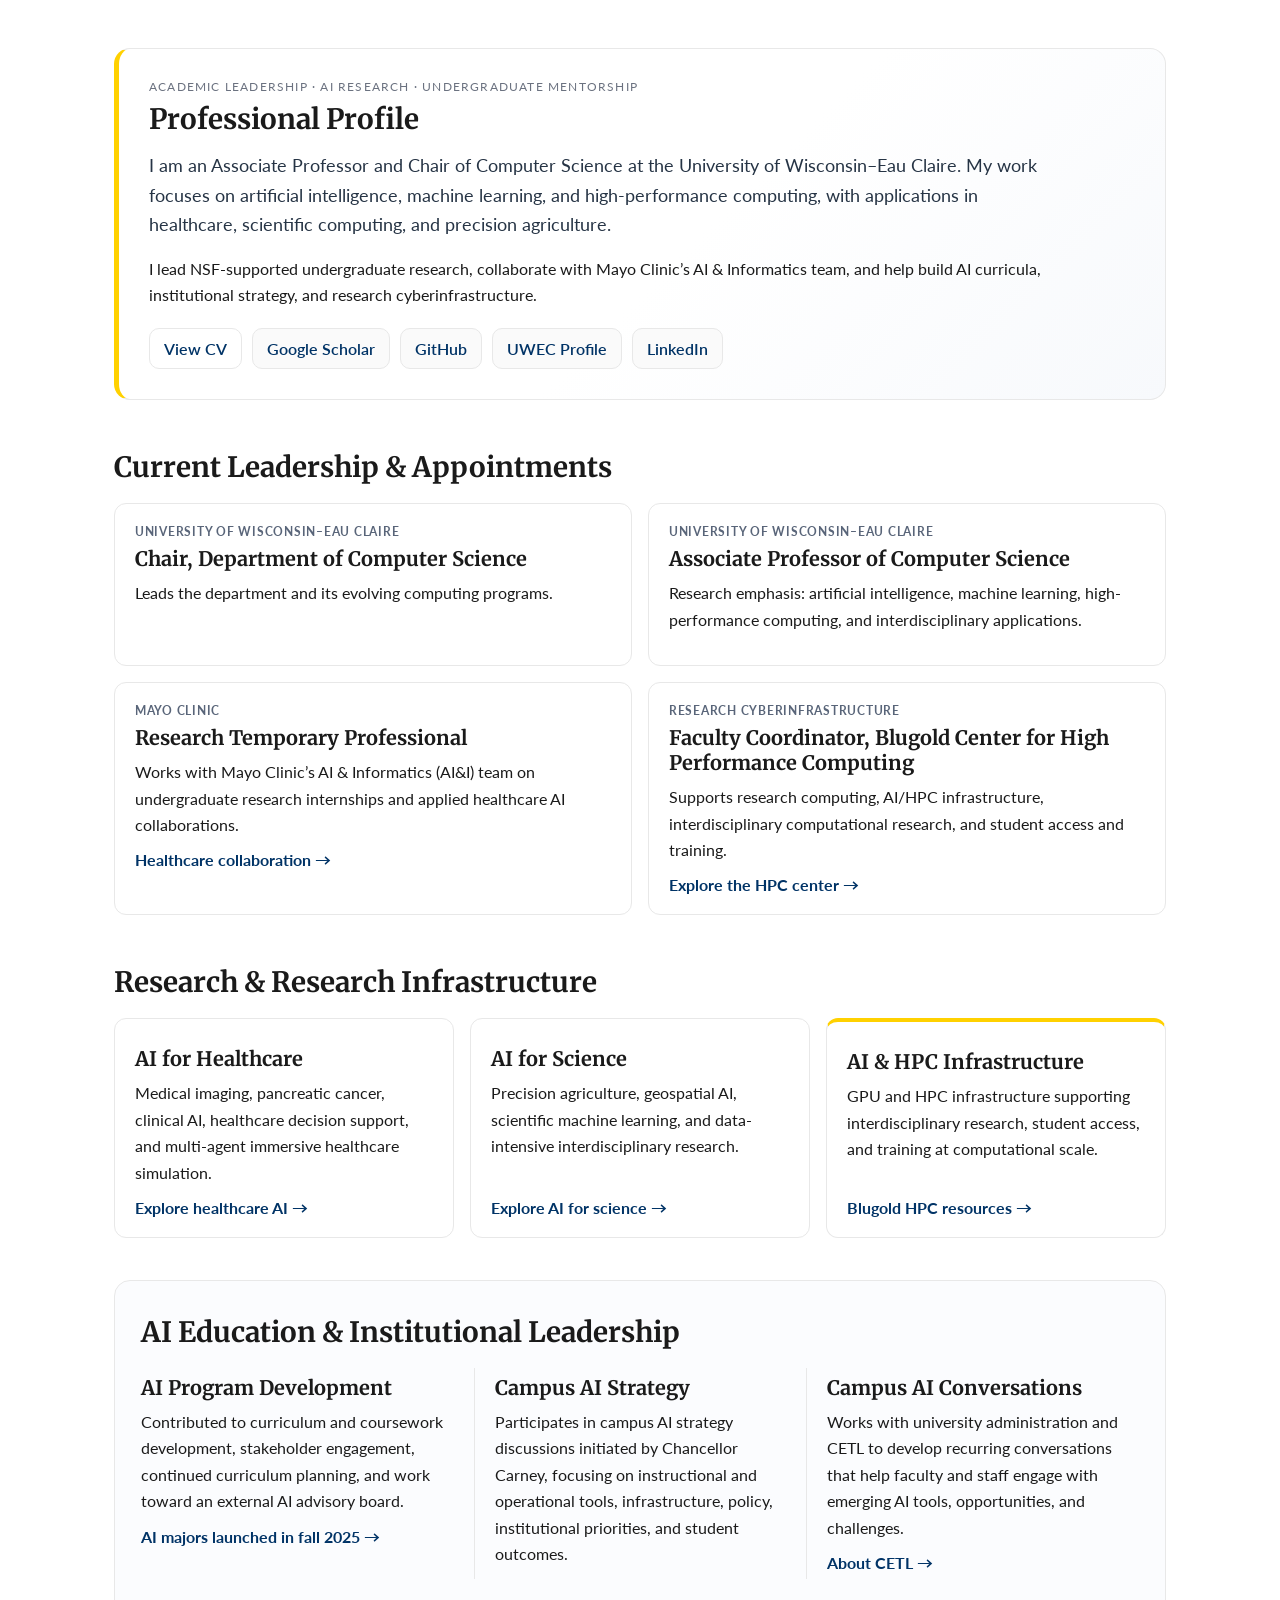
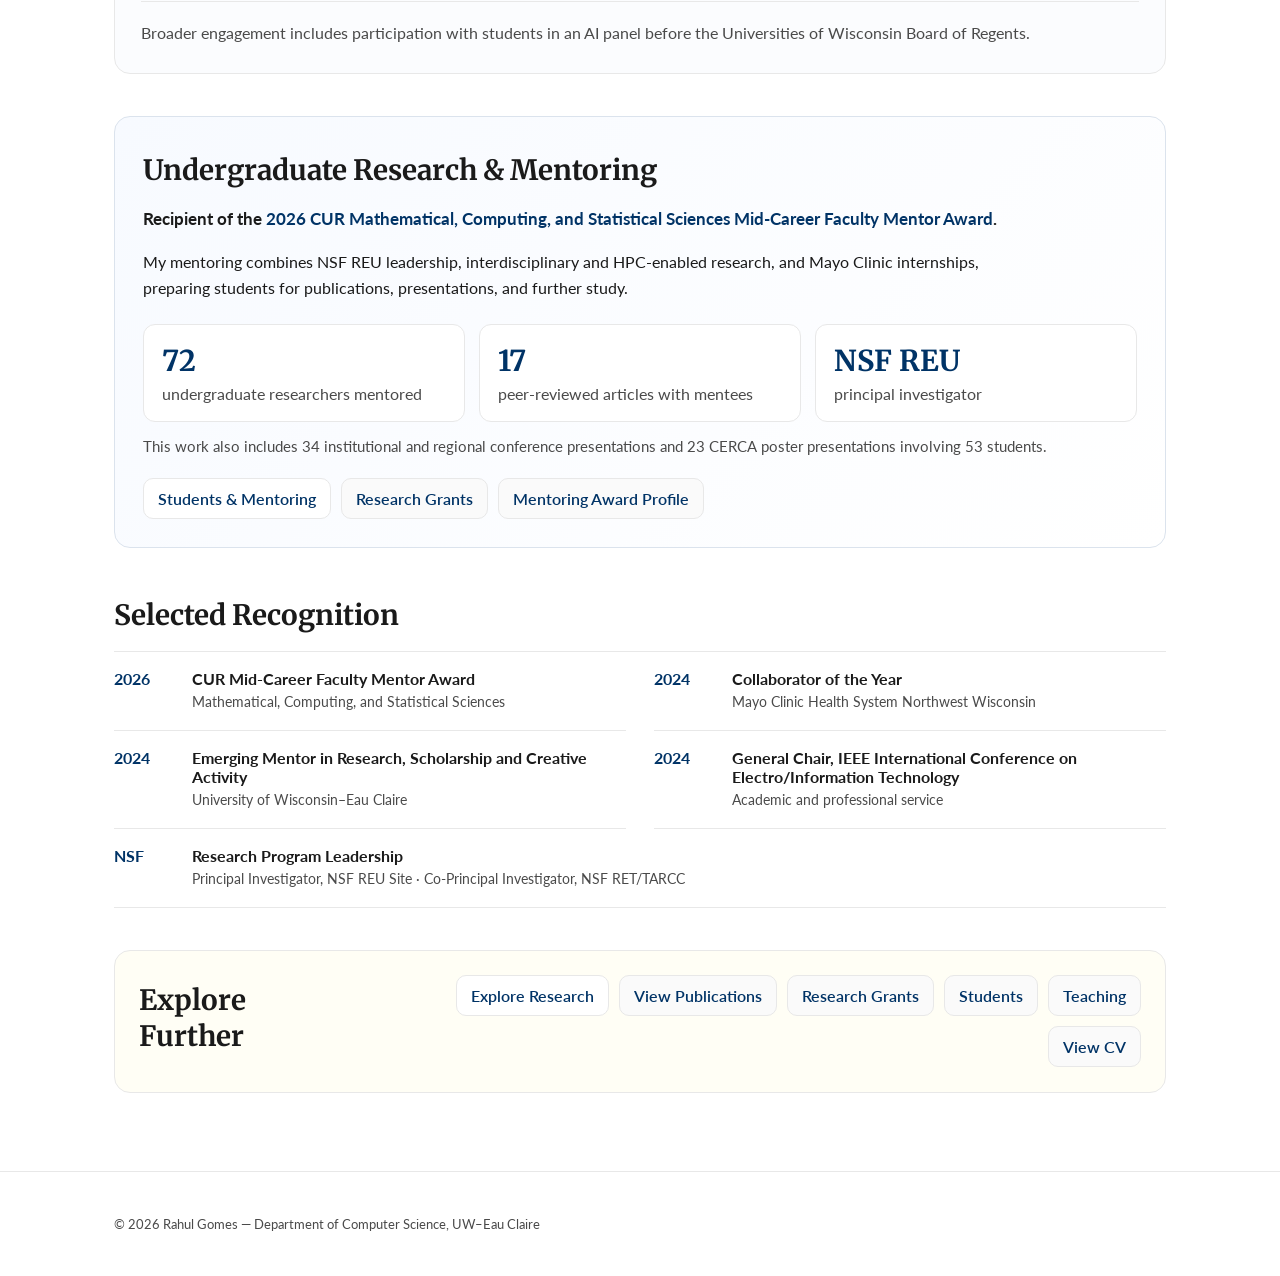
==== about.html @ 70de477c "Reorganize About page" ====
<!doctype html>
<html lang="en">
<head>
  <meta charset="utf-8" />
  <meta name="viewport" content="width=device-width, initial-scale=1" />
  <title>About — Rahul Gomes</title>
  <link rel="stylesheet" href="assets/style.css" />
  <link rel="preconnect" href="https://fonts.googleapis.com">
  <link rel="preconnect" href="https://fonts.gstatic.com" crossorigin>
  <link href="https://fonts.googleapis.com/css2?family=Lato:wght@300;400;700&amp;family=Merriweather:wght@400;700&amp;display=swap" rel="stylesheet">
</head>
<body class="about-page">
  
<div id="site-header"></div>

<main>
  <div class="container about-container">
    <section class="about-profile" aria-labelledby="professional-profile-title">
      <div class="kicker">Academic leadership · AI research · Undergraduate mentorship</div>
      <h2 id="professional-profile-title">Professional Profile</h2>
      <p class="about-lead">
        I am an Associate Professor and Chair of Computer Science at the University of Wisconsin–Eau Claire. My work focuses on artificial intelligence, machine learning, and high-performance computing, with applications in healthcare, scientific computing, and precision agriculture.
      </p>
      <p>
        I lead NSF-supported undergraduate research, collaborate with Mayo Clinic’s AI &amp; Informatics team, and help build AI curricula, institutional strategy, and research cyberinfrastructure.
      </p>
      <div class="about-link-row" aria-label="Professional profiles">
        <a class="btn" href="cv.html">View CV</a>
        <a class="btn ghost" href="https://scholar.google.com/citations?user=s2LUBTQAAAAJ&amp;hl=en" target="_blank" rel="noopener">Google Scholar</a>
        <a class="btn ghost" href="https://github.com/gomes-computational-lab" target="_blank" rel="noopener">GitHub</a>
        <a class="btn ghost" href="https://www.uwec.edu/profiles/gomesr/" target="_blank" rel="noopener">UWEC Profile</a>
        <a class="btn ghost" href="https://www.linkedin.com/in/rahul-gomes/" target="_blank" rel="noopener">LinkedIn</a>
      </div>
    </section>

    <section class="about-section" aria-labelledby="appointments-title">
      <div class="about-section-heading">
        <h2 id="appointments-title">Current Leadership &amp; Appointments</h2>
      </div>
      <div class="about-role-grid">
        <article class="card about-role-card">
          <div class="about-card-kicker">University of Wisconsin–Eau Claire</div>
          <h3>Chair, Department of Computer Science</h3>
          <p>Leads the department and its evolving computing programs.</p>
        </article>
        <article class="card about-role-card">
          <div class="about-card-kicker">University of Wisconsin–Eau Claire</div>
          <h3>Associate Professor of Computer Science</h3>
          <p>Research emphasis: artificial intelligence, machine learning, high-performance computing, and interdisciplinary applications.</p>
        </article>
        <article class="card about-role-card">
          <div class="about-card-kicker">Mayo Clinic</div>
          <h3>Research Temporary Professional</h3>
          <p>Works with Mayo Clinic’s AI &amp; Informatics (AI&amp;I) team on undergraduate research internships and applied healthcare AI collaborations.</p>
          <a class="about-text-link" href="https://www.uwec.edu/stories/blugold-published-national-journal-continues-improve-patient-care" target="_blank" rel="noopener">Healthcare collaboration →</a>
        </article>
        <article class="card about-role-card">
          <div class="about-card-kicker">Research cyberinfrastructure</div>
          <h3>Faculty Coordinator, Blugold Center for High Performance Computing</h3>
          <p>Supports research computing, AI/HPC infrastructure, interdisciplinary computational research, and student access and training.</p>
          <a class="about-text-link" href="https://www.uwec.edu/offices-services/blugold-center-high-performance-computing" target="_blank" rel="noopener">Explore the HPC center →</a>
        </article>
      </div>
    </section>

    <section class="about-section" aria-labelledby="research-infrastructure-title">
      <div class="about-section-heading">
        <h2 id="research-infrastructure-title">Research &amp; Research Infrastructure</h2>
      </div>
      <div class="about-theme-grid">
        <article class="card about-theme-card">
          <h3>AI for Healthcare</h3>
          <p>Medical imaging, pancreatic cancer, clinical AI, healthcare decision support, and multi-agent immersive healthcare simulation.</p>
          <a class="about-text-link" href="research.html">Explore healthcare AI →</a>
        </article>
        <article class="card about-theme-card">
          <h3>AI for Science</h3>
          <p>Precision agriculture, geospatial AI, scientific machine learning, and data-intensive interdisciplinary research.</p>
          <a class="about-text-link" href="research.html">Explore AI for science →</a>
        </article>
        <article class="card about-theme-card about-theme-card-accent">
          <h3>AI &amp; HPC Infrastructure</h3>
          <p>GPU and HPC infrastructure supporting interdisciplinary research, student access, and training at computational scale.</p>
          <a class="about-text-link" href="https://www.uwec.edu/offices-services/blugold-center-high-performance-computing" target="_blank" rel="noopener">Blugold HPC resources →</a>
        </article>
      </div>
    </section>

    <section class="about-section about-leadership-panel" aria-labelledby="ai-leadership-title">
      <div class="about-section-heading">
        <h2 id="ai-leadership-title">AI Education &amp; Institutional Leadership</h2>
      </div>
      <div class="about-leadership-grid">
        <article>
          <h3>AI Program Development</h3>
          <p>Contributed to curriculum and coursework development, stakeholder engagement, continued curriculum planning, and work toward an external AI advisory board.</p>
          <a class="about-text-link" href="https://www.uwec.edu/stories/uwec-will-offer-ai-majors-starting-fall-2025" target="_blank" rel="noopener">AI majors launched in fall 2025 →</a>
        </article>
        <article>
          <h3>Campus AI Strategy</h3>
          <p>Participates in campus AI strategy discussions initiated by Chancellor Carney, focusing on instructional and operational tools, infrastructure, policy, institutional priorities, and student outcomes.</p>
        </article>
        <article>
          <h3>Campus AI Conversations</h3>
          <p>Works with university administration and CETL to develop recurring conversations that help faculty and staff engage with emerging AI tools, opportunities, and challenges.</p>
          <a class="about-text-link" href="https://www.uwec.edu/offices-services/center-excellence-teaching-and-learning" target="_blank" rel="noopener">About CETL →</a>
        </article>
      </div>
      <p class="about-panel-note">Broader engagement includes participation with students in an AI panel before the Universities of Wisconsin Board of Regents.</p>
    </section>

    <section class="about-section about-mentoring" aria-labelledby="mentoring-title">
      <div class="about-mentoring-copy">
        <h2 id="mentoring-title">Undergraduate Research &amp; Mentoring</h2>
        <p class="about-award-line">Recipient of the <a href="https://www.cur.org/membership-community/divisions/mathematical-computing-statistical-sciences-division/divisions-mathematical-computing-statistical-sciences-mentor-award/" target="_blank" rel="noopener">2026 CUR Mathematical, Computing, and Statistical Sciences Mid-Career Faculty Mentor Award</a>.</p>
        <p>My mentoring combines NSF REU leadership, interdisciplinary and HPC-enabled research, and Mayo Clinic internships, preparing students for publications, presentations, and further study.</p>
      </div>
      <div class="about-metrics" aria-label="Undergraduate mentoring highlights">
        <div class="about-metric">
          <strong>72</strong>
          <span>undergraduate researchers mentored</span>
        </div>
        <div class="about-metric">
          <strong>17</strong>
          <span>peer-reviewed articles with mentees</span>
        </div>
        <div class="about-metric">
          <strong>NSF REU</strong>
          <span>principal investigator</span>
        </div>
      </div>
      <p class="about-metric-context">This work also includes 34 institutional and regional conference presentations and 23 CERCA poster presentations involving 53 students.</p>
      <div class="about-link-row">
        <a class="btn" href="students.html">Students &amp; Mentoring</a>
        <a class="btn ghost" href="grants.html">Research Grants</a>
        <a class="btn ghost" href="https://www.uwec.edu/stories/mentoring-record-brings-national-award-uw-eau-claires-dr-rahul-gomes" target="_blank" rel="noopener">Mentoring Award Profile</a>
      </div>
    </section>

    <section class="about-section" aria-labelledby="recognition-title">
      <div class="about-section-heading">
        <h2 id="recognition-title">Selected Recognition</h2>
      </div>
      <div class="about-recognition-list">
        <div class="about-recognition-item">
          <span class="about-recognition-year">2026</span>
          <div><strong>CUR Mid-Career Faculty Mentor Award</strong><span>Mathematical, Computing, and Statistical Sciences</span></div>
        </div>
        <div class="about-recognition-item">
          <span class="about-recognition-year">2024</span>
          <div><strong>Collaborator of the Year</strong><span>Mayo Clinic Health System Northwest Wisconsin</span></div>
        </div>
        <div class="about-recognition-item">
          <span class="about-recognition-year">2024</span>
          <div><strong>Emerging Mentor in Research, Scholarship and Creative Activity</strong><span>University of Wisconsin–Eau Claire</span></div>
        </div>
        <div class="about-recognition-item">
          <span class="about-recognition-year">2024</span>
          <div><strong>General Chair, IEEE International Conference on Electro/Information Technology</strong><span>Academic and professional service</span></div>
        </div>
        <div class="about-recognition-item about-recognition-wide">
          <span class="about-recognition-year">NSF</span>
          <div><strong>Research Program Leadership</strong><span>Principal Investigator, NSF REU Site · Co-Principal Investigator, NSF RET/TARCC</span></div>
        </div>
      </div>
    </section>

    <nav class="about-deeper-links" aria-label="Explore Rahul Gomes's work">
      <div>
        <h2>Explore Further</h2>
      </div>
      <div class="about-link-row">
        <a class="btn" href="research.html">Explore Research</a>
        <a class="btn ghost" href="publications.html">View Publications</a>
        <a class="btn ghost" href="grants.html">Research Grants</a>
        <a class="btn ghost" href="students.html">Students</a>
        <a class="btn ghost" href="teaching.html">Teaching</a>
        <a class="btn ghost" href="cv.html">View CV</a>
      </div>
    </nav>
  </div>
</main>
  
<footer class="footer">
  <div class="container">
    © <span id="year"></span> Rahul Gomes — Department of Computer Science, UW–Eau Claire
  </div>
</footer>
<script>
  document.getElementById('year').textContent = new Date().getFullYear();
</script>
<script src="assets/include-header.js" defer></script>
<script src="assets/script.js" defer></script>
</body>
</html>
---- assets/style.css ----
:root{
  --bg:#ffffff;
  --text:#1a1a1a;
  --muted:#4a4a4a;
  --link:#003366; /* UWEC blue-ish */
  --accent:#FFD100; /* UWEC gold */
  --border:#e8e8e8;
  --max:1100px;
  --serif: 'Merriweather', Georgia, 'Times New Roman', serif;
  --sans: 'Lato', -apple-system, BlinkMacSystemFont, 'Segoe UI', Roboto, Helvetica, Arial, sans-serif;
}
*{box-sizing:border-box}
html,body{margin:0;padding:0;background:var(--bg);color:var(--text);font-family:var(--sans);}
a{color:var(--link);text-decoration:none}
a:hover{text-decoration:underline}
.container{max-width:var(--max);margin:0 auto;padding:24px}
.header{
  border-bottom:1px solid var(--border);
  background:linear-gradient(180deg,#fff, #fafafa);
}
.brand{display:flex; align-items:center; gap:14px;}
.brand .dot{width:14px;height:14px;border-radius:50%;background:var(--accent);}

.brand h1 {
  font-family: var(--serif);
  font-size: 2.2rem; /* Larger name */
  line-height: 1.2;
  margin: 0;
}
.brand .sub {
  color: var(--muted);
  font-size: 1.2rem; /* Larger subtitle */
  margin-top: 4px;
}

nav.site-nav{display:flex;gap:16px;flex-wrap:wrap}
nav.site-nav a {
  font-size: 1.0rem; /* Larger text */
  padding: 0.7rem 1.2rem; /* More clickable area */
}

.topbar{display:flex;justify-content:space-between; align-items:center; gap:16px}
.icon-links{display:flex;gap:10px; align-items:center}
.icon{display:inline-flex; align-items:center; justify-content:center; width:28px;height:28px; border-radius:6px; border:1px solid var(--border); background:#fff}
.icon svg{width:18px;height:18px}
main{padding:24px 0}
h2,h3,h4{font-family:var(--serif);margin-top:30px}
h2{font-size:28px} h3{font-size:20px} h4{font-size:16px}
.section{margin-top:16px}
.card{background:#fff;border:1px solid var(--border);border-radius:12px;padding:16px;margin-bottom:16px}
.grid{display:grid;grid-template-columns: repeat(12, 1fr); gap:16px}
.left{grid-column: span 4}
.right{grid-column: span 8}
@media (max-width: 900px){
  .left,.right{grid-column: span 12}
  .topbar{flex-direction:column; align-items:flex-start}
}
small.muted{color:var(--muted)}
footer.footer{border-top:1px solid var(--border);padding:20px 0;margin-top:30px;color:var(--muted); font-size:13px}
.searchbar{margin:10px 0; display:flex; gap:8px}
input[type="search"]{width:100%; padding:10px 12px; border:1px solid var(--border); border-radius:8px; font-size:14px}
.badge{display:inline-block; padding:3px 8px; border-radius:999px; border:1px solid var(--border); background:#fff; font-size:12px; color:#333}
.list{display:flex; flex-direction:column; gap:10px}
.citation{padding:10px; border:1px solid var(--border); border-radius:8px; background:#fff;}
.citation .meta{color:var(--muted); font-size:13px}
.table{width:100%; border-collapse:collapse}
.table th, .table td{border-bottom:1px solid var(--border); padding:10px; text-align:left; vertical-align:top}
.kicker{font-size:12px; letter-spacing:.1em; color:#6b7280; text-transform:uppercase}
.hero{padding:22px 18px; border:1px solid var(--border); border-radius:12px; background:#fff}
.update{padding:10px 12px; border:1px solid var(--border); border-radius:10px; background:#fff}
.tagbar{display:flex; gap:8px; flex-wrap:wrap}
blockquote{border-left:3px solid var(--accent); margin:0; padding:12px; background:#fffef5}

.brand .avatar {
  width: 100px; /* Bigger profile image */
  height: 100px;
  border-radius: 50%;
  object-fit: cover;
  border: 1px solid var(--border);
  background: #f2f2f2;
}
@media (max-width: 900px) {
  .brand .avatar {
    width: 80px;
    height: 80px;
  }
}



.projects-grid{
  display:grid;
  grid-template-columns:repeat(2, minmax(0,1fr));
  gap:18px;
}
@media (max-width:900px){
  .projects-grid{ grid-template-columns:1fr; }
}
.project-card{
  display:flex; flex-direction:column; gap:10px;
}
.project-card .thumb{
  width:100%; aspect-ratio: 16/9; overflow:hidden; border-radius:12px; border:1px solid var(--border);
  background:#f6f6f8;
}
.project-card .thumb img{
  width:100%; height:100%; object-fit:cover; display:block;
}
.project-meta{
  display:flex; flex-wrap:wrap; gap:8px; margin-top:6px;
}
.badge{
  display:inline-block; padding:2px 8px; border-radius:999px; font-size:12px; border:1px solid var(--border); background:#fafafa;
}
.project-card h3{ margin:6px 0 4px; }
.project-card .section-title{ font-weight:700; margin-top:6px; }


/* --- Landing hero --- */
.hero-landing{
  position:relative;
  border:1px solid var(--border);
  border-radius:16px;
  padding:28px;
  background:
    linear-gradient(180deg, rgba(255,255,255,.9), rgba(250,250,250,.9)),
    url('hero-bg.jpg');
  background-size:cover;
  background-position:center;
}
.hero-content{
  display:grid;
  grid-template-columns: 1.2fr .8fr;
  gap:24px;
  align-items:center;
}
.hero-landing h1{
  font-family:var(--serif);
  font-size:34px;
  line-height:1.2;
  margin:6px 0 12px;
}
.hero-landing .lead{
  font-size:16px;
  color:var(--muted);
  margin:0 0 14px;
}
.hero-cta{ display:flex; gap:10px; flex-wrap:wrap; margin:10px 0 4px; }
.btn{
  display:inline-block; padding:10px 14px; border-radius:10px;
  border:1px solid var(--border); background:#fff; font-weight:600;
  text-decoration:none; transition:transform .06s ease;
}
.btn:hover{ transform:translateY(-1px); text-decoration:none; }
.btn.ghost{ background:#fafafa; }
.quick-links{ list-style:none; padding:0; margin:14px 0 0; display:grid; gap:10px; }
.quick-links li{ background:#fff; border:1px solid var(--border); border-radius:12px; padding:10px 12px; }
.pill{
  display:inline-block; margin-right:8px; padding:2px 8px; border-radius:999px;
  font-size:12px; background:var(--accent); color:#111;
}
.hero-visual{
  margin:0; border-radius:12px; overflow:hidden; border:1px solid var(--border);
  background:#fff;
}
.hero-visual img{ display:block; width:100%; height:auto; }

@media (max-width: 900px){
  .hero-content{ grid-template-columns:1fr; }
  .hero-landing{ padding:20px; }
  .hero-landing h1{ font-size:28px; }
}

.media-grid{
  display:grid;
  grid-template-columns: repeat(2, minmax(0,1fr));
  gap:16px;
}
@media (max-width: 900px){
  .media-grid{ grid-template-columns: 1fr; }
}
.media-item{
  display:grid;
  grid-template-columns: 160px 1fr;
  gap:14px;
  align-items:start;
}
@media (max-width: 700px){
  .media-item{ grid-template-columns: 1fr; }
}
.media-item .thumb{
  width:100%;
  aspect-ratio: 16/9;
  border-radius:12px;
  border:1px solid var(--border);
  overflow:hidden;
  background:#f6f7fb;
}
.media-item .thumb img{
  width:100%; height:100%; object-fit:cover; display:block;
}
.thumb-placeholder{
  background: repeating-linear-gradient(
    45deg, #f4f4f8, #f4f4f8 10px, #ececf3 10px, #ececf3 20px
  );
}
.media-item .media-body h3{
  margin:0 0 6px;
  font-size:18px;
}
.media-item .media-body .small.muted{
  margin-bottom:8px;
}

/* Media layout: when no thumbnail, use single-column */
.media-item.no-thumb {
  grid-template-columns: 1fr;
}


/* Teaching cards grid: max 4 per row, responsive down to 1 */
.courses-grid{
  display:grid;
  grid-template-columns: repeat(4, minmax(0, 1fr));
  gap:16px;
}
@media (max-width: 1200px){
  .courses-grid{ grid-template-columns: repeat(3, minmax(0, 1fr)); }
}
@media (max-width: 900px){
  .courses-grid{ grid-template-columns: repeat(2, minmax(0, 1fr)); }
}
@media (max-width: 560px){
  .courses-grid{ grid-template-columns: 1fr; }
}

/* Course card layout */
.course-card{
  display:flex; flex-direction:column; gap:10px;
  overflow:hidden; /* keep inner content clipped */
}
.course-card .thumb{
  width:100%;
  aspect-ratio: 16 / 9;
  border-radius:12px;
  border:1px solid var(--border);
  overflow:hidden;
  background:#f6f6f8;
}
.course-card .thumb img{
  display:block; width:100%; height:100%; object-fit:cover;
}

/* Text safety: prevent long strings from blowing out layout */
.course-card h4, .course-card p, .course-card .small, .course-card .project-meta{
  overflow-wrap:anywhere; /* avoids horizontal scroll from long tokens */
}

.project-meta{
  display:flex; flex-wrap:wrap; gap:8px; margin-top:4px;
}
.badge{
  display:inline-block; padding:2px 8px; border-radius:999px;
  font-size:12px; border:1px solid var(--border); background:#fafafa;
  white-space:nowrap; /* nicer badges */
}

/* Ensure image icons fit like your old SVGs */
.icon img {
  width: 18px;
  height: 18px;
  display: block;
}

/* Highlight current page in nav */
.site-nav a.active {
  font-weight: 700;
  text-decoration: none;
  background: rgba(0,0,0,0.04);
  border-radius: 6px;
}

/* About page: leadership profile */
.about-page .about-container{
  display:flex;
  flex-direction:column;
  gap:42px;
}
.about-page p{
  line-height:1.65;
}
.about-page .about-profile{
  padding:30px;
  border:1px solid var(--border);
  border-left:5px solid var(--accent);
  border-radius:16px;
  background:linear-gradient(135deg,#fff 55%,#f7f9fc);
}
.about-page .about-profile h2,
.about-page .about-section-heading h2,
.about-page .about-mentoring h2,
.about-page .about-deeper-links h2{
  margin:7px 0 14px;
}
.about-page .about-lead{
  max-width:900px;
  margin:0 0 12px;
  color:#263445;
  font-size:1.12rem;
}
.about-page .about-profile > p:not(.about-lead){
  max-width:900px;
}
.about-page .about-link-row{
  display:flex;
  flex-wrap:wrap;
  gap:10px;
  margin-top:20px;
}
.about-page .about-section{
  margin:0;
}
.about-page .about-section-heading{
  max-width:780px;
  margin-bottom:18px;
}
.about-page .about-section-heading p{
  margin-bottom:0;
  color:var(--muted);
}
.about-page .about-role-grid{
  display:grid;
  grid-template-columns:repeat(2,minmax(0,1fr));
  gap:16px;
}
.about-page .about-role-card{
  margin:0;
  padding:20px;
}
.about-page .about-role-card h3,
.about-page .about-theme-card h3,
.about-page .about-leadership-grid h3{
  margin:7px 0 9px;
}
.about-page .about-card-kicker{
  color:#596579;
  font-size:.78rem;
  font-weight:700;
  letter-spacing:.06em;
  text-transform:uppercase;
}
.about-page .about-role-card p,
.about-page .about-theme-card p{
  margin:0 0 12px;
}
.about-page .about-text-link{
  display:inline-block;
  font-weight:700;
}
.about-page .about-theme-grid{
  display:grid;
  grid-template-columns:repeat(3,minmax(0,1fr));
  gap:16px;
}
.about-page .about-theme-card{
  display:flex;
  flex-direction:column;
  margin:0;
  padding:20px;
}
.about-page .about-theme-card .about-text-link{
  margin-top:auto;
}
.about-page .about-theme-card-accent{
  border-top:4px solid var(--accent);
}
.about-page .about-leadership-panel{
  padding:26px;
  border:1px solid var(--border);
  border-radius:16px;
  background:#fbfcfe;
}
.about-page .about-leadership-grid{
  display:grid;
  grid-template-columns:repeat(3,minmax(0,1fr));
  gap:0;
}
.about-page .about-leadership-grid article{
  padding:0 20px;
  border-left:1px solid var(--border);
}
.about-page .about-leadership-grid article:first-child{
  padding-left:0;
  border-left:0;
}
.about-page .about-leadership-grid article:last-child{
  padding-right:0;
}
.about-page .about-leadership-grid p{
  margin:0 0 12px;
}
.about-page .about-panel-note{
  margin:22px 0 0;
  padding-top:18px;
  border-top:1px solid var(--border);
  color:var(--muted);
}
.about-page .about-mentoring{
  padding:28px;
  border:1px solid #dbe3ed;
  border-radius:16px;
  background:linear-gradient(135deg,#f7faff,#fff);
}
.about-page .about-mentoring-copy{
  max-width:880px;
}
.about-page .about-award-line{
  font-size:1.05rem;
  font-weight:700;
}
.about-page .about-metrics{
  display:grid;
  grid-template-columns:repeat(3,minmax(0,1fr));
  gap:14px;
  margin:22px 0 12px;
}
.about-page .about-metric{
  padding:18px;
  border:1px solid var(--border);
  border-radius:12px;
  background:#fff;
}
.about-page .about-metric strong{
  display:block;
  margin-bottom:5px;
  color:var(--link);
  font-family:var(--serif);
  font-size:1.8rem;
}
.about-page .about-metric span{
  color:var(--muted);
}
.about-page .about-metric-context{
  margin:0;
  color:var(--muted);
  font-size:.92rem;
}
.about-page .about-recognition-list{
  display:grid;
  grid-template-columns:repeat(2,minmax(0,1fr));
  gap:0 28px;
  border-top:1px solid var(--border);
}
.about-page .about-recognition-item{
  display:grid;
  grid-template-columns:64px 1fr;
  gap:14px;
  padding:17px 0;
  border-bottom:1px solid var(--border);
}
.about-page .about-recognition-item div{
  display:flex;
  flex-direction:column;
  gap:4px;
}
.about-page .about-recognition-item div span{
  color:var(--muted);
  font-size:.9rem;
  line-height:1.45;
}
.about-page .about-recognition-year{
  color:var(--link);
  font-weight:700;
}
.about-page .about-recognition-wide{
  grid-column:1 / -1;
}
.about-page .about-deeper-links{
  display:flex;
  align-items:center;
  justify-content:space-between;
  gap:24px;
  padding:24px;
  border:1px solid var(--border);
  border-radius:16px;
  background:#fffef5;
}
.about-page .about-deeper-links .about-link-row{
  justify-content:flex-end;
  margin-top:0;
}
.about-page .btn:focus-visible,
.about-page .about-text-link:focus-visible{
  outline:3px solid var(--accent);
  outline-offset:3px;
}
@media (max-width:900px){
  .about-page .about-theme-grid,
  .about-page .about-leadership-grid{
    grid-template-columns:1fr;
  }
  .about-page .about-leadership-grid article{
    padding:18px 0;
    border-left:0;
    border-top:1px solid var(--border);
  }
  .about-page .about-leadership-grid article:first-child{
    padding-top:0;
    border-top:0;
  }
  .about-page .about-leadership-grid article:last-child{
    padding-bottom:0;
  }
  .about-page .about-deeper-links{
    align-items:flex-start;
    flex-direction:column;
  }
  .about-page .about-deeper-links .about-link-row{
    justify-content:flex-start;
  }
}
@media (max-width:680px){
  .about-page .about-container{
    gap:32px;
  }
  .about-page .about-profile,
  .about-page .about-leadership-panel,
  .about-page .about-mentoring{
    padding:20px;
  }
  .about-page .about-role-grid,
  .about-page .about-metrics,
  .about-page .about-recognition-list{
    grid-template-columns:1fr;
  }
  .about-page .about-recognition-wide{
    grid-column:auto;
  }
}
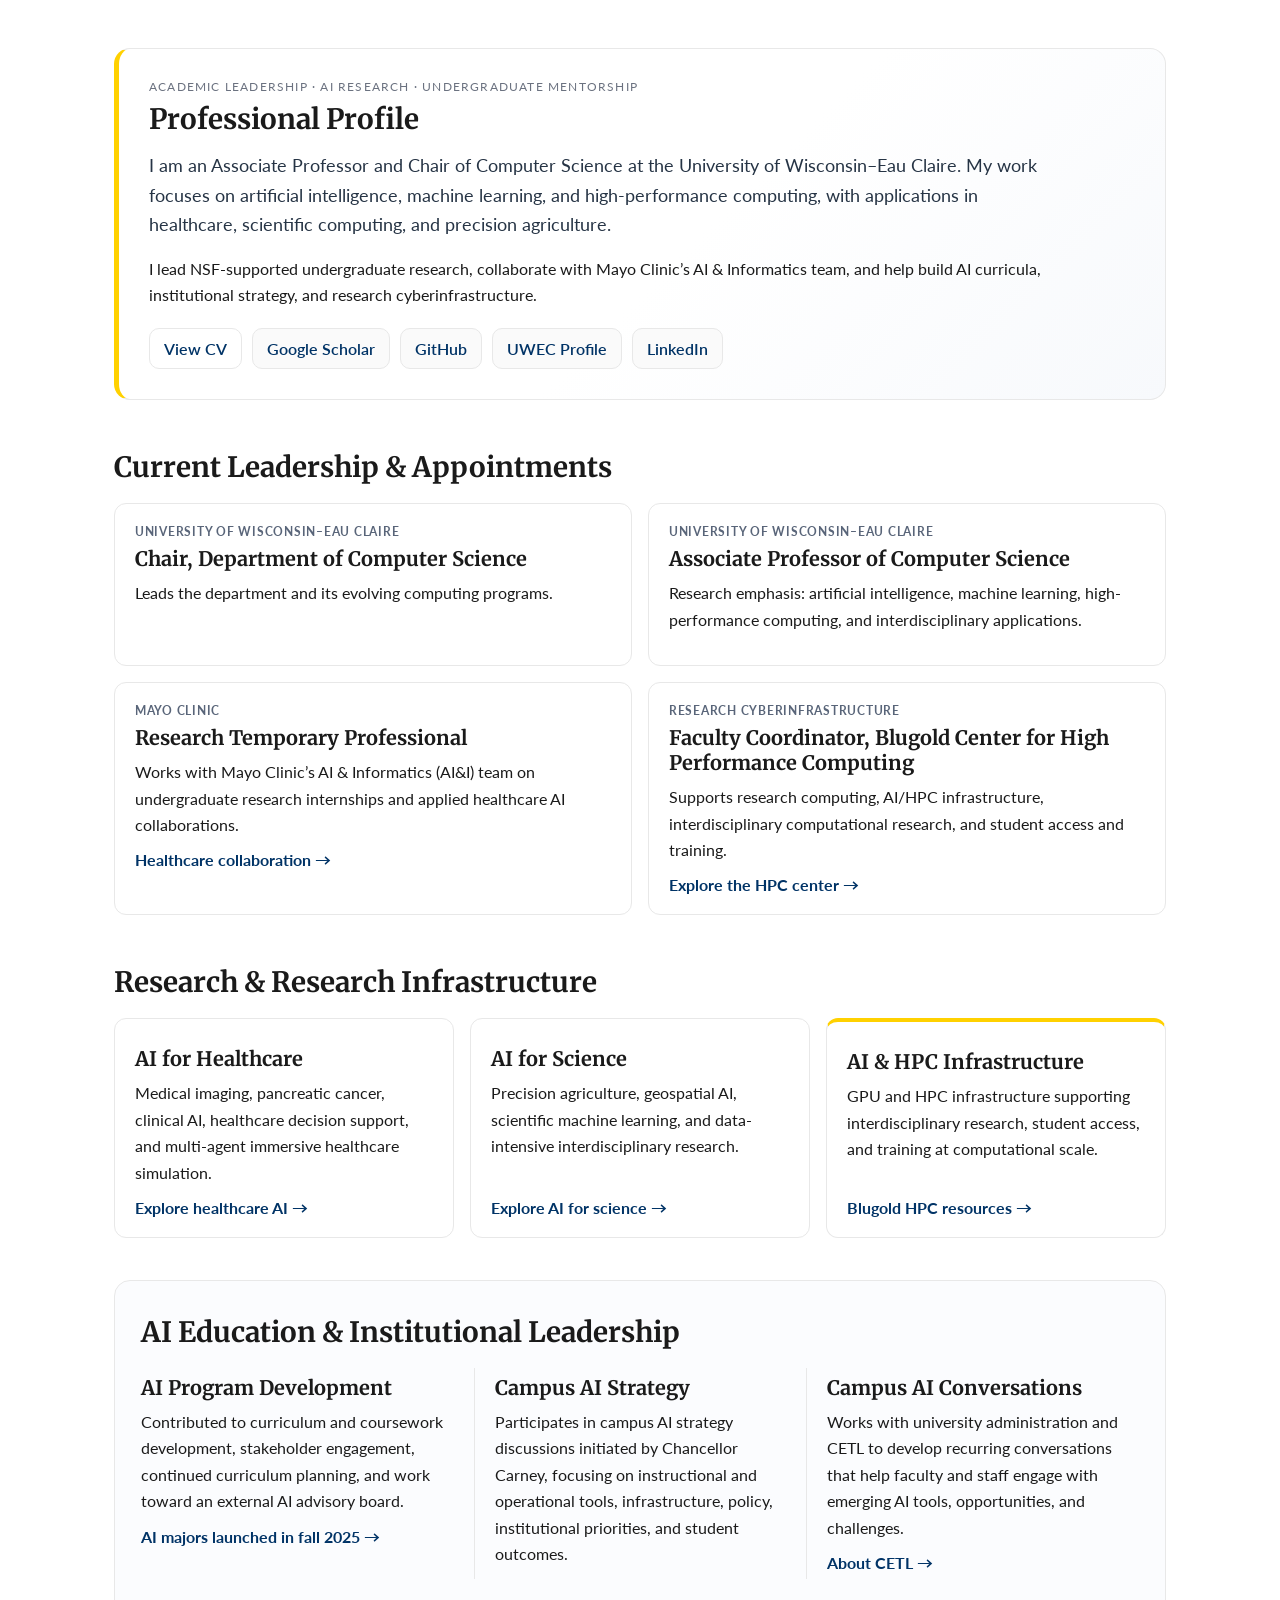
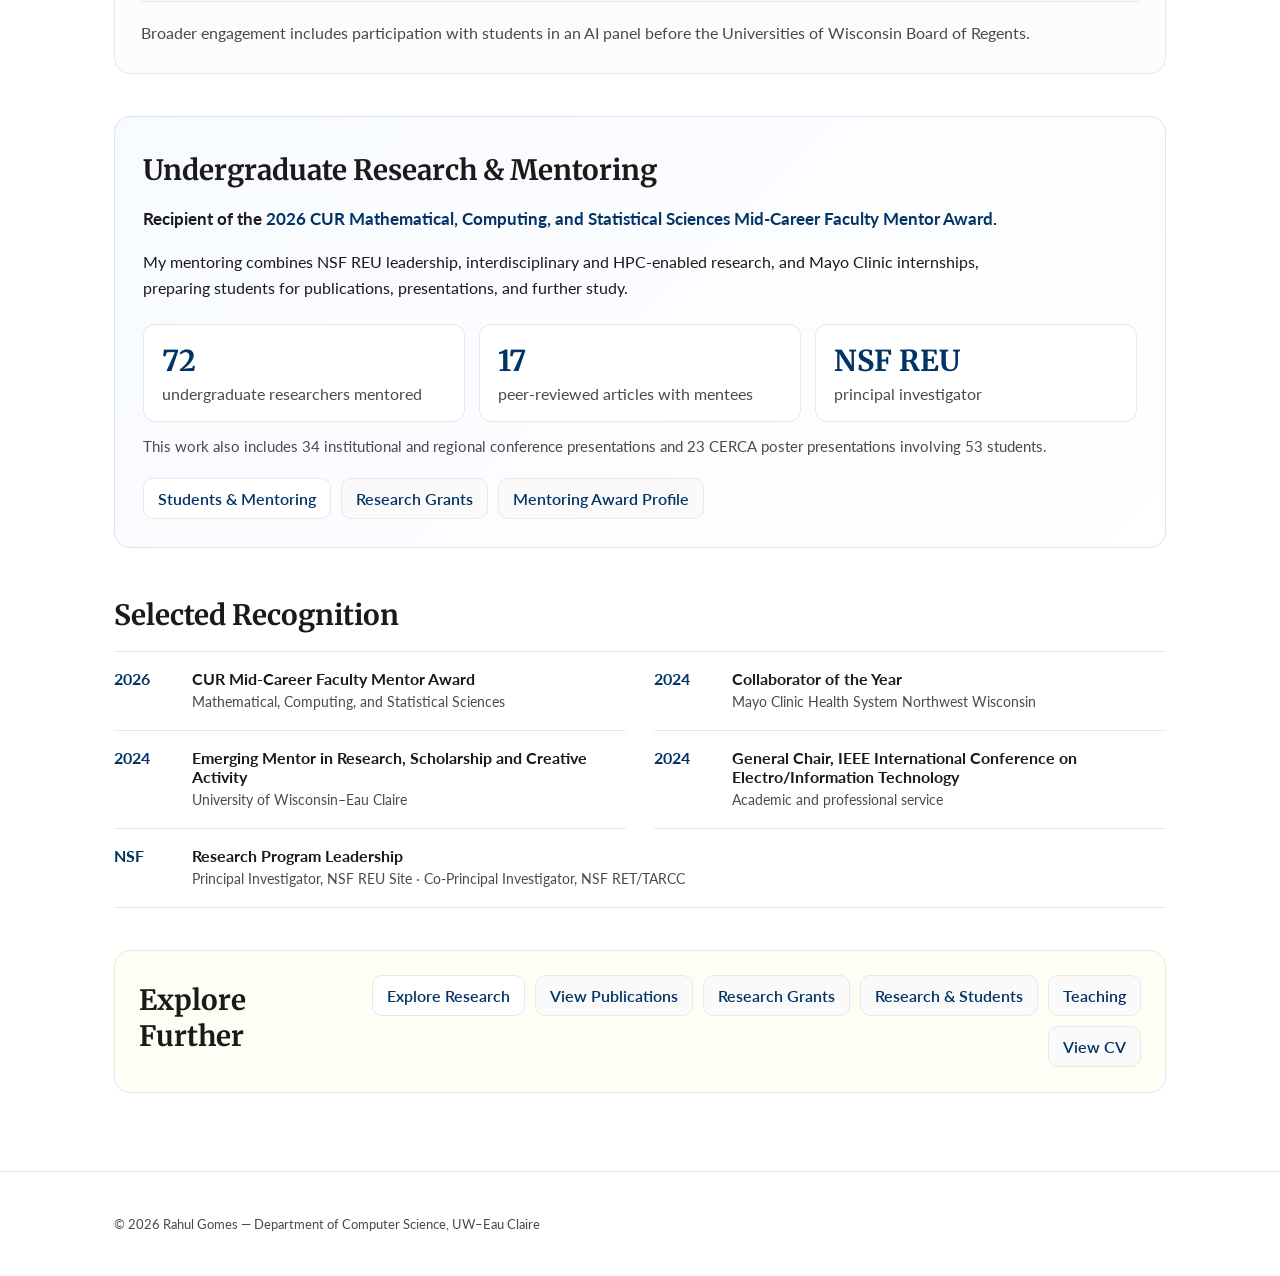
==== commit c3443ade: "Update Student and Research Page" ====
--- a/about.html
+++ b/about.html
@@ -71,12 +71,12 @@
         <article class="card about-theme-card">
           <h3>AI for Healthcare</h3>
           <p>Medical imaging, pancreatic cancer, clinical AI, healthcare decision support, and multi-agent immersive healthcare simulation.</p>
-          <a class="about-text-link" href="research.html">Explore healthcare AI →</a>
+          <a class="about-text-link" href="research.html#pdac">Explore healthcare AI →</a>
         </article>
         <article class="card about-theme-card">
           <h3>AI for Science</h3>
           <p>Precision agriculture, geospatial AI, scientific machine learning, and data-intensive interdisciplinary research.</p>
-          <a class="about-text-link" href="research.html">Explore AI for science →</a>
+          <a class="about-text-link" href="research.html#geofarmai">Explore AI for science →</a>
         </article>
         <article class="card about-theme-card about-theme-card-accent">
           <h3>AI &amp; HPC Infrastructure</h3>
@@ -131,7 +131,7 @@
       </div>
       <p class="about-metric-context">This work also includes 34 institutional and regional conference presentations and 23 CERCA poster presentations involving 53 students.</p>
       <div class="about-link-row">
-        <a class="btn" href="students.html">Students &amp; Mentoring</a>
+        <a class="btn" href="research.html#students">Students &amp; Mentoring</a>
         <a class="btn ghost" href="grants.html">Research Grants</a>
         <a class="btn ghost" href="https://www.uwec.edu/stories/mentoring-record-brings-national-award-uw-eau-claires-dr-rahul-gomes" target="_blank" rel="noopener">Mentoring Award Profile</a>
       </div>
@@ -170,10 +170,10 @@
         <h2>Explore Further</h2>
       </div>
       <div class="about-link-row">
-        <a class="btn" href="research.html">Explore Research</a>
+        <a class="btn" href="research.html#projects">Explore Research</a>
         <a class="btn ghost" href="publications.html">View Publications</a>
         <a class="btn ghost" href="grants.html">Research Grants</a>
-        <a class="btn ghost" href="students.html">Students</a>
+        <a class="btn ghost" href="research.html#students">Research &amp; Students</a>
         <a class="btn ghost" href="teaching.html">Teaching</a>
         <a class="btn ghost" href="cv.html">View CV</a>
       </div>
--- a/assets/style.css
+++ b/assets/style.css
@@ -116,37 +116,189 @@
 .project-card h3{ margin:6px 0 4px; }
 .project-card .section-title{ font-weight:700; margin-top:6px; }
 
-
-/* --- Landing hero --- */
-.hero-landing{
-  position:relative;
-  border:1px solid var(--border);
-  border-radius:16px;
-  padding:28px;
-  background:
-    linear-gradient(180deg, rgba(255,255,255,.9), rgba(250,250,250,.9)),
-    url('hero-bg.jpg');
-  background-size:cover;
-  background-position:center;
-}
-.hero-content{
-  display:grid;
-  grid-template-columns: 1.2fr .8fr;
-  gap:24px;
-  align-items:center;
-}
-.hero-landing h1{
-  font-family:var(--serif);
-  font-size:34px;
-  line-height:1.2;
-  margin:6px 0 12px;
-}
-.hero-landing .lead{
-  font-size:16px;
-  color:var(--muted);
-  margin:0 0 14px;
-}
-.hero-cta{ display:flex; gap:10px; flex-wrap:wrap; margin:10px 0 4px; }
+/* Combined Research & Students page */
+.research-page .research-page-container{
+  display:flex;
+  flex-direction:column;
+  gap:38px;
+}
+.research-page .research-page-intro{
+  max-width:860px;
+  padding:26px;
+  border:1px solid var(--border);
+  border-left:5px solid var(--accent);
+  border-radius:14px;
+  background:#fff;
+}
+.research-page .research-page-intro h2{
+  margin:7px 0 12px;
+}
+.research-page .research-page-intro p{
+  margin:0;
+  color:var(--muted);
+  line-height:1.65;
+}
+.research-page .research-anchor-links{
+  display:flex;
+  flex-wrap:wrap;
+  gap:10px 18px;
+  margin-top:18px;
+}
+.research-page .research-anchor-links a{
+  font-weight:700;
+}
+.research-page .research-section{
+  margin:0;
+  scroll-margin-top:24px;
+}
+.research-page .research-section > h3{
+  margin:0 0 8px;
+  font-size:1.35rem;
+}
+.research-page .research-section > p{
+  max-width:760px;
+  margin:0 0 16px;
+  color:var(--muted);
+  line-height:1.6;
+}
+.research-page .research-searchbar{
+  max-width:640px;
+  margin-bottom:20px;
+}
+.research-page .projects-grid{
+  align-items:start;
+}
+.research-page .research-project-group + .research-project-group{
+  margin-top:32px;
+  padding-top:28px;
+  border-top:1px solid var(--border);
+}
+.research-page .research-project-group-heading{
+  margin-bottom:16px;
+}
+.research-page .research-project-group-heading h4{
+  margin:5px 0 0;
+  font-family:"Merriweather", Georgia, serif;
+  font-size:1.22rem;
+}
+.research-page .research-project-group-collaboration .research-project-group-heading h4{
+  font-size:1.08rem;
+}
+.research-page .collaboration-projects-grid{
+  grid-template-columns:repeat(2,minmax(0,1fr));
+}
+.research-page .collaboration-projects-grid .project-card{
+  background:#fbfcfe;
+}
+.research-page .project-card{
+  scroll-margin-top:24px;
+}
+.research-page .project-card:target{
+  border-color:var(--link);
+  box-shadow:0 0 0 3px rgba(0,51,102,.1);
+}
+.research-page .project-label{
+  color:var(--muted);
+  font-size:.76rem;
+  font-weight:700;
+  letter-spacing:.06em;
+  text-transform:uppercase;
+}
+.research-page .project-detail-block{
+  margin-top:4px;
+}
+.research-page .project-detail-block .section-title{
+  margin:0 0 6px;
+  font-size:.9rem;
+}
+.research-page .project-detail-block p,
+.research-page .project-detail-list{
+  margin:0;
+}
+.research-page .project-detail-list{
+  padding-left:19px;
+  line-height:1.5;
+}
+.research-page .project-detail-list li + li{
+  margin-top:4px;
+}
+.research-page .project-students{
+  margin-top:auto;
+  padding-top:13px;
+  border-top:1px solid var(--border);
+}
+.research-page .project-students .section-title{
+  margin:0 0 8px;
+  font-size:.9rem;
+}
+.research-page .project-student-list{
+  display:flex;
+  flex-wrap:wrap;
+  gap:7px;
+  margin:0;
+  padding:0;
+  list-style:none;
+}
+.research-page .project-student-list li{
+  padding:4px 9px;
+  border:1px solid var(--border);
+  border-radius:999px;
+  background:#fafafa;
+  font-size:.88rem;
+}
+.research-page .past-students-section{
+  padding:24px;
+  border:1px solid var(--border);
+  border-radius:14px;
+  background:#fbfcfe;
+}
+.research-page .past-students-grid{
+  display:grid;
+  grid-template-columns:repeat(4,minmax(0,1fr));
+  gap:0 22px;
+  margin:0;
+  padding:0;
+  border-top:1px solid var(--border);
+  list-style:none;
+}
+.research-page .past-student{
+  padding:11px 2px;
+  border-bottom:1px solid var(--border);
+}
+.research-page .research-empty{
+  margin:14px 0 0;
+  color:var(--muted);
+  font-style:italic;
+}
+.research-page .research-anchor-links a:focus-visible,
+.research-page .project-card:focus-visible{
+  outline:3px solid var(--accent);
+  outline-offset:3px;
+}
+@media (max-width:900px){
+  .research-page .collaboration-projects-grid{
+    grid-template-columns:1fr;
+  }
+}
+@media (max-width:800px){
+  .research-page .past-students-grid{
+    grid-template-columns:repeat(2,minmax(0,1fr));
+  }
+}
+@media (max-width:520px){
+  .research-page .research-page-container{
+    gap:32px;
+  }
+  .research-page .research-page-intro,
+  .research-page .past-students-section{
+    padding:20px;
+  }
+  .research-page .past-students-grid{
+    grid-template-columns:1fr;
+  }
+}
+
+
 .btn{
   display:inline-block; padding:10px 14px; border-radius:10px;
   border:1px solid var(--border); background:#fff; font-weight:600;
@@ -154,22 +306,201 @@
 }
 .btn:hover{ transform:translateY(-1px); text-decoration:none; }
 .btn.ghost{ background:#fafafa; }
-.quick-links{ list-style:none; padding:0; margin:14px 0 0; display:grid; gap:10px; }
-.quick-links li{ background:#fff; border:1px solid var(--border); border-radius:12px; padding:10px 12px; }
-.pill{
-  display:inline-block; margin-right:8px; padding:2px 8px; border-radius:999px;
-  font-size:12px; background:var(--accent); color:#111;
-}
-.hero-visual{
-  margin:0; border-radius:12px; overflow:hidden; border:1px solid var(--border);
+
+/* Home page: concise lab landing page */
+.home-page .home-container{
+  display:flex;
+  flex-direction:column;
+  gap:48px;
+}
+.home-page .home-hero{
+  padding:34px;
+  border:1px solid var(--border);
+  border-left:5px solid var(--accent);
+  border-radius:16px;
   background:#fff;
 }
-.hero-visual img{ display:block; width:100%; height:auto; }
-
-@media (max-width: 900px){
-  .hero-content{ grid-template-columns:1fr; }
-  .hero-landing{ padding:20px; }
-  .hero-landing h1{ font-size:28px; }
+.home-page .home-hero h2{
+  margin:7px 0 8px;
+  font-size:2.25rem;
+  line-height:1.2;
+}
+.home-page .home-role{
+  margin:0;
+  color:#2e3948;
+  font-size:1.08rem;
+  font-weight:700;
+  line-height:1.55;
+}
+.home-page .home-focus{
+  margin:18px 0 8px;
+  color:var(--link);
+  font-weight:700;
+  letter-spacing:.01em;
+}
+.home-page .home-focus-separator{
+  padding:0 5px;
+  color:#7a8492;
+}
+.home-page .home-intro{
+  max-width:800px;
+  margin:0;
+  color:var(--muted);
+  font-size:1.05rem;
+  line-height:1.65;
+}
+.home-page .home-actions{
+  display:flex;
+  flex-wrap:wrap;
+  gap:10px;
+  margin-top:22px;
+}
+.home-page .home-section{
+  margin:0;
+}
+.home-page .home-section-heading{
+  display:flex;
+  align-items:flex-end;
+  justify-content:space-between;
+  gap:20px;
+  margin-bottom:18px;
+}
+.home-page .home-section-heading h2{
+  margin:7px 0 0;
+}
+.home-page .home-section-link{
+  flex:none;
+  padding-bottom:3px;
+  font-weight:700;
+}
+.home-page .home-research-grid{
+  display:grid;
+  grid-template-columns:repeat(4,minmax(0,1fr));
+  gap:14px;
+}
+.home-page .home-research-card{
+  display:flex;
+  flex-direction:column;
+  min-height:190px;
+  padding:19px;
+  border:1px solid var(--border);
+  border-top:3px solid var(--link);
+  border-radius:12px;
+  background:#fff;
+}
+.home-page .home-research-card h3{
+  margin:0 0 9px;
+  font-size:1.05rem;
+}
+.home-page .home-research-card p{
+  margin:0 0 14px;
+  color:var(--muted);
+  line-height:1.55;
+}
+.home-page .home-research-card a{
+  margin-top:auto;
+  font-size:.9rem;
+  font-weight:700;
+}
+.home-page .home-publications{
+  border-top:1px solid var(--border);
+}
+.home-page .home-publication{
+  display:grid;
+  grid-template-columns:80px minmax(0,1fr);
+  gap:18px;
+  padding:17px 0;
+  border-bottom:1px solid var(--border);
+}
+.home-page .home-publication-year{
+  color:var(--link);
+  font-weight:700;
+}
+.home-page .home-publication h3{
+  margin:0 0 6px;
+  font-family:var(--sans);
+  font-size:1rem;
+  line-height:1.45;
+}
+.home-page .home-publication-authors{
+  display:-webkit-box;
+  margin:0 0 5px;
+  overflow:hidden;
+  color:var(--muted);
+  font-size:.9rem;
+  line-height:1.45;
+  -webkit-box-orient:vertical;
+  -webkit-line-clamp:2;
+}
+.home-page .home-publication-venue{
+  margin:0;
+  color:var(--muted);
+  font-size:.85rem;
+}
+.home-page .home-update-search{
+  max-width:420px;
+  margin:0 0 14px;
+}
+.home-page .home-loading{
+  color:#666;
+  font-style:italic;
+}
+.home-page .visually-hidden{
+  position:absolute;
+  width:1px;
+  height:1px;
+  padding:0;
+  margin:-1px;
+  overflow:hidden;
+  clip:rect(0,0,0,0);
+  white-space:nowrap;
+  border:0;
+}
+.home-page .btn:focus-visible,
+.home-page .home-section-link:focus-visible,
+.home-page .home-research-card a:focus-visible,
+.home-page .home-publication a:focus-visible{
+  outline:3px solid var(--accent);
+  outline-offset:3px;
+}
+@media (max-width:900px){
+  .home-page .home-research-grid{
+    grid-template-columns:repeat(2,minmax(0,1fr));
+  }
+}
+@media (max-width:620px){
+  .home-page .home-container{
+    gap:38px;
+  }
+  .home-page .home-hero{
+    padding:24px 20px;
+  }
+  .home-page .home-hero h2{
+    font-size:1.8rem;
+  }
+  .home-page .home-focus-separator{
+    display:none;
+  }
+  .home-page .home-focus{
+    display:flex;
+    flex-direction:column;
+    gap:4px;
+  }
+  .home-page .home-section-heading{
+    align-items:flex-start;
+    flex-direction:column;
+    gap:8px;
+  }
+  .home-page .home-research-grid{
+    grid-template-columns:1fr;
+  }
+  .home-page .home-research-card{
+    min-height:0;
+  }
+  .home-page .home-publication{
+    grid-template-columns:1fr;
+    gap:5px;
+  }
 }
 
 .media-grid{
@@ -538,5 +869,3 @@
     grid-column:auto;
   }
 }
-
-
